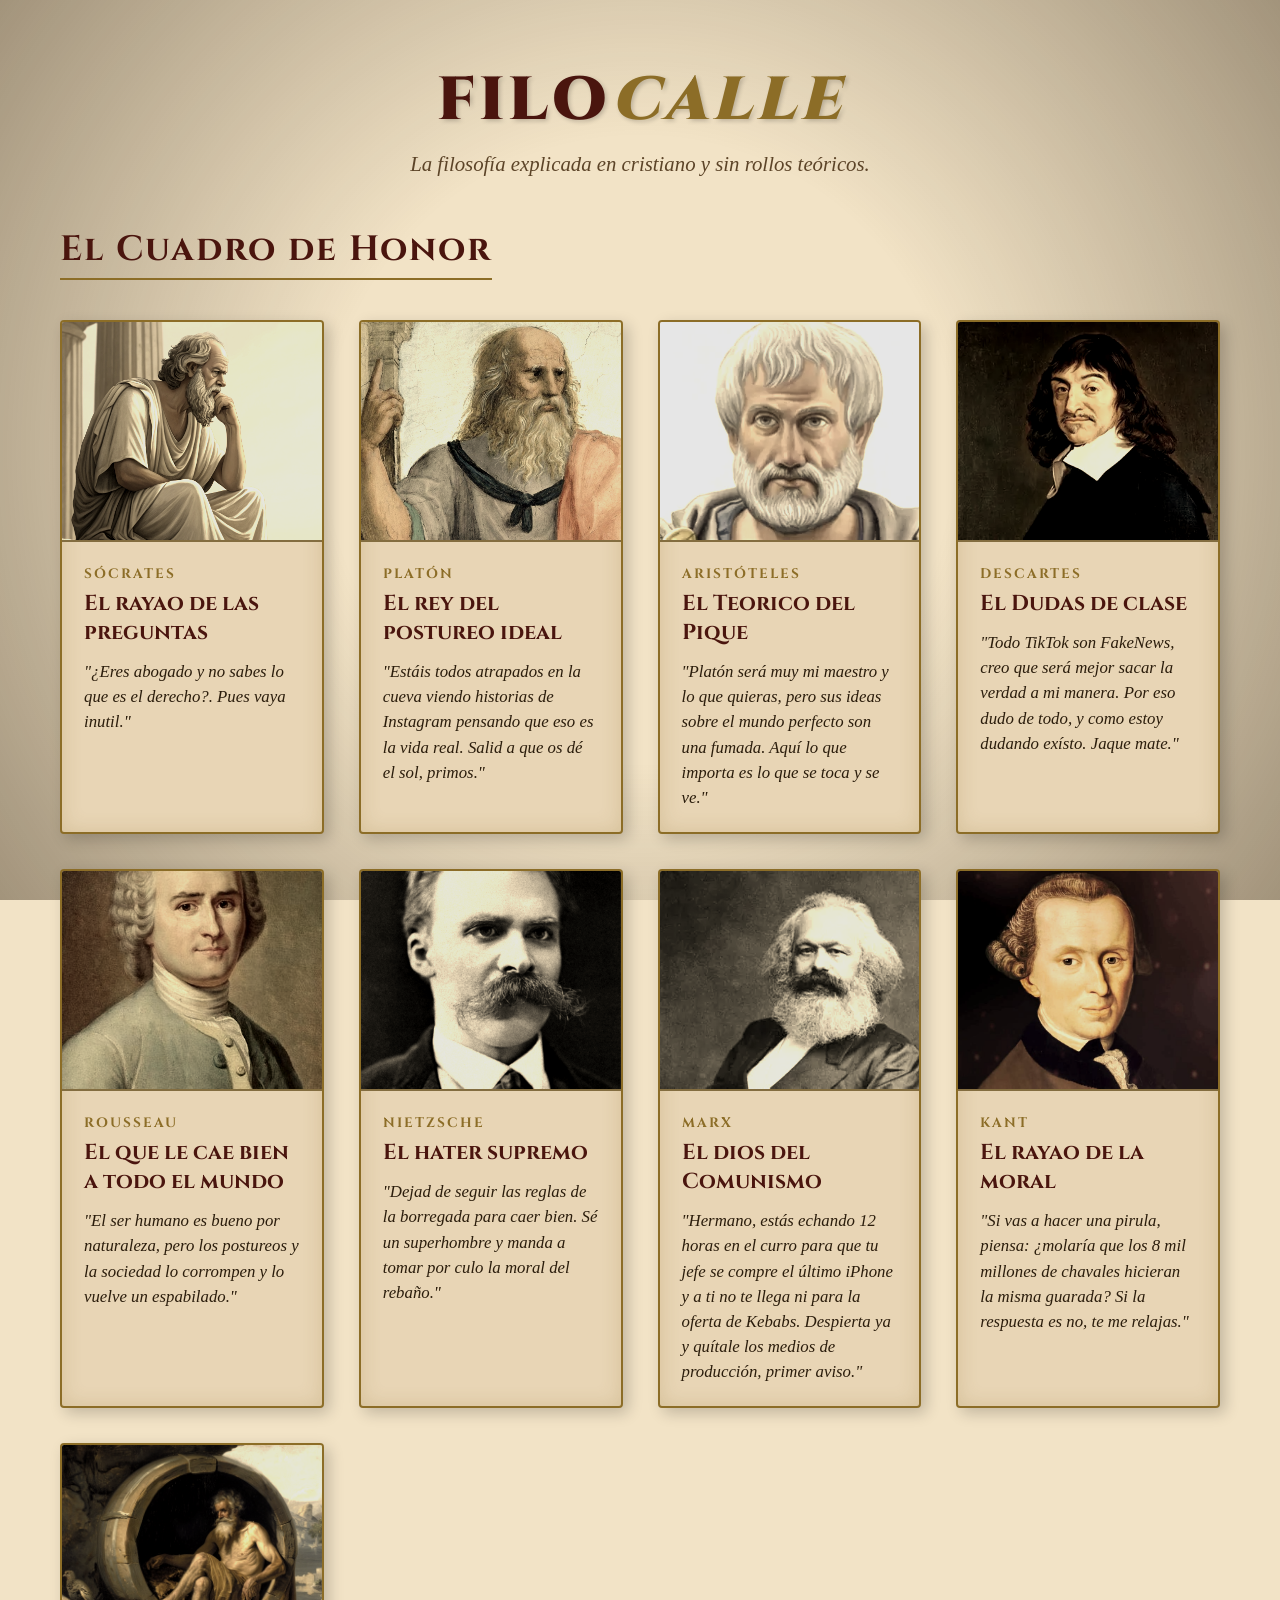
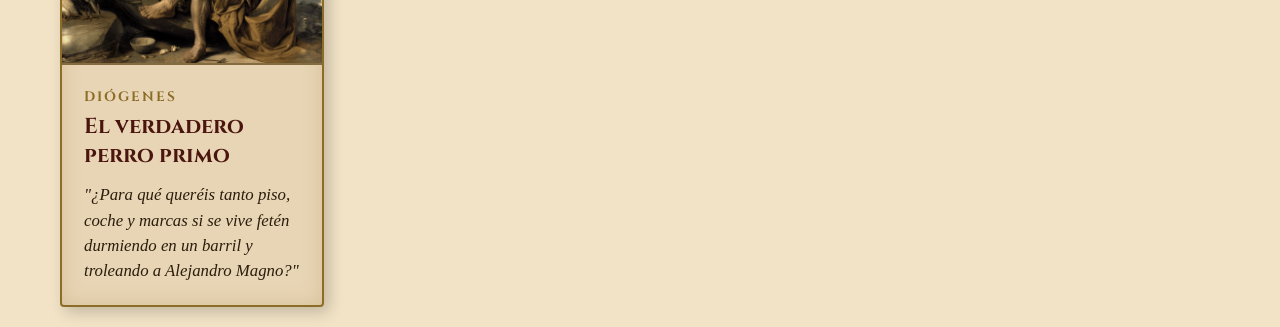
==== index.html @ ccd6cfc1 "Add files via upload" ====
<!DOCTYPE html>
<html lang="es">
<head>
    <meta charset="UTF-8">
    <meta name="viewport" content="width=device-width, initial-scale=1.0">
    <title>FiloCalle - Filosofía sin rodeos</title>
    <link rel="stylesheet" href="style.css">
    <!-- Fuente moderna desde Google Fonts -->
    <link href="https://fonts.googleapis.com/css2?family=Montserrat:wght@400;700;900&display=swap" rel="stylesheet">
</head>
<body>

    <!-- Overlay oscuro para que el texto resalte sobre el fondo -->
    <div class="background-overlay"></div>

    <header class="hero">
        <h1 class="logo">FILO<span class="highlight">CALLE</span></h1>
        <p class="tagline">La filosofía explicada en cristiano y sin rollos teóricos.</p>
    </header>

    <main class="container">
        <h2 class="section-title">El Cuadro de Honor</h2>

        <section class="grid-filosofos">
            <a href="Socrates.html" class="card-link">
            <!--Socrates-->
            <article class="card">
                <div class="card-image socrates-img"></div>
                <div class="card-content">
                    <span class="filosofo-tag">Sócrates</span>
                    <h3 class="filosofo-nombre">El rayao de las preguntas</h3>
                    <p class="frase-callejera">
                        "¿Eres abogado y no sabes lo que es el derecho?. Pues vaya inutil."
                    </p>
                </div>
            </article>
            </a>

            <!-- Tarjeta 1: Platón -->
             <a href="platon.html" class="card-link">
            <article class="card">
                <div class="card-image platon-img"></div>
                <div class="card-content">
                    <span class="filosofo-tag">Platón</span>
                    <h3 class="filosofo-nombre">El rey del postureo ideal</h3>
                    <p class="frase-callejera">
                        "Estáis todos atrapados en la cueva viendo historias de Instagram pensando que eso es la vida real. Salid a que os dé el sol, primos."
                    </p>
                </div>
            </article>
            </a>
            <!--Aristoteles-->
            <a href="aristoteles.html" class="card-link">
            <article class="card">
                <div class="card-image aristoteles-img"></div>
                <div class="card-content">
                    <span class="filosofo-tag">Aristóteles</span>
                    <h3 class="filosofo-nombre">El Teorico del Pique</h3>
                    <p class="frase-callejera">
                        "Platón será muy mi maestro y lo que quieras, pero sus ideas sobre el mundo perfecto son una fumada. Aquí lo que importa es lo que se toca y se ve."
                    </p>
                </div>
            </article>
            </a>
            <!--Descartes-->
            <a href="descartes.html" class="card-link">
            <article class="card">
                <div class="card-image descartes-img"></div>
                <div class="card-content">
                    <span class="filosofo-tag">Descartes</span>
                    <h3 class="filosofo-nombre">El Dudas de clase</h3>
                    <p class="frase-callejera">
                        "Todo TikTok son FakeNews, creo que será mejor sacar la verdad a mi manera. Por eso dudo de todo, y como estoy dudando exísto. Jaque mate."
                    </p>
                </div>
            </article>
            </a>
            <!--Rousseau-->
            <a href="rousseau.html" class="card-link">
            <article class="card">
                <div class="card-image rousseau-img"></div>
                <div class="card-content">
                    <span class="filosofo-tag">Rousseau</span>
                    <h3 class="filosofo-nombre">El que le cae bien a todo el mundo</h3>
                    <p class="frase-callejera">
                        "El ser humano es bueno por naturaleza, pero los postureos y la sociedad lo corrompen y lo vuelve un espabilado."
                    </p>
                </div>
            </article>
            </a>
            <!-- Tarjeta 2: Nietzsche -->
            <a href="nietzsche.html" class="card-link">
            <article class="card">
                <div class="card-image nietzsche-img"></div>
                <div class="card-content">
                    <span class="filosofo-tag">Nietzsche</span>
                    <h3 class="filosofo-nombre">El hater supremo</h3>
                    <p class="frase-callejera">
                        "Dejad de seguir las reglas de la borregada para caer bien. Sé un superhombre y manda a tomar por culo la moral del rebaño."
                    </p>
                </div>
            </article>
            </a>
            <!--MArx-->
            <a href="marx.html" class="card-link">
            <article class="card">
                <div class="card-image marx-img"></div>
                <div class="card-content">
                    <span class="filosofo-tag">Marx</span>
                    <h3 class="filosofo-nombre">El dios del Comunismo</h3>
                    <p class="frase-callejera">
                        "Hermano, estás echando 12 horas en el curro para que tu jefe se compre el último iPhone y a ti no te llega ni para la oferta de Kebabs. Despierta ya y quítale los medios de producción, primer aviso."
                    </p>
                </div>
            </article>
            </a>
            <!-- Tarjeta 3: Kant -->
             <a href="kant.html" class="card-link">
            <article class="card">
                <div class="card-image kant-img"></div>
                <div class="card-content">
                    <span class="filosofo-tag">Kant</span>
                    <h3 class="filosofo-nombre">El rayao de la moral</h3>
                    <p class="frase-callejera">
                        "Si vas a hacer una pirula, piensa: ¿molaría que los 8 mil millones de chavales hicieran la misma guarada? Si la respuesta es no, te me relajas."
                    </p>
                </div>
            </article>
            </a>
            <!-- Tarjeta 4: Diógenes -->
            <a href="diogenes.html" class="card-link">
            <article class="card">
                <div class="card-image diogenes-img"></div>
                <div class="card-content">
                    <span class="filosofo-tag">Diógenes</span>
                    <h3 class="filosofo-nombre">El verdadero perro primo</h3>
                    <p class="frase-callejera">
                        "¿Para qué queréis tanto piso, coche y marcas si se vive fetén durmiendo en un barril y troleando a Alejandro Magno?"
                    </p>
                </div>
            </article>
            </a>

        </section>
    </main>

</body>
</html>
---- style.css ----
/* Importamos fuentes estilo antiguo/clásico desde Google Fonts */
@import url('https://fonts.googleapis.com/css2?family=Cinzel:wght@500;700;900&family=IM+Fell+English:ital@0;1&display=swap');

/* Reset básico */
* {
    margin: 0;
    padding: 0;
    box-sizing: border-box;
}

body {
    font-family: 'IM Fell English', serif; /* Fuente con estilo impreso antiguo */
    color: #2b1d0c; /* Tinta café/marrón oscura */
    /* Fondo estilo pergamino/mármol antiguo */
    background: #f2e3c6 url('https://www.transparenttextures.com/patterns/aged-paper.png');
    min-height: 100vh;
    position: relative;
}

/* Capa de textura sepia y viñeta vintage en los bordes */
.background-overlay {
    position: fixed;
    top: 0;
    left: 0;
    width: 100%;
    height: 100%;
    background: radial-gradient(circle, transparent 40%, rgba(43, 29, 12, 0.4) 100%);
    pointer-events: none;
    z-index: 1;
}

/* Header / Hero */
.hero {
    text-align: center;
    padding: 60px 20px 30px;
    position: relative;
    z-index: 2;
}

.logo {
    font-family: 'Cinzel', serif; /* Fuente estilo grabado romano/griego */
    font-size: 3.8rem;
    font-weight: 900;
    letter-spacing: 4px;
    text-transform: uppercase;
    color: #4a150e; /* Rojo burdeos clásico */
    text-shadow: 2px 2px 4px rgba(0, 0, 0, 0.2);
}

.highlight {
    color: #8c6d27; /* Dorado viejo */
    font-style: italic;
}

.tagline {
    font-size: 1.3rem;
    color: #5c4428;
    margin-top: 10px;
    font-style: italic;
}

/* Layout Principal */
.container {
    max-width: 1200px;
    margin: 0 auto;
    padding: 20px;
    position: relative;
    z-index: 2;
}

.section-title {
    font-family: 'Cinzel', serif;
    font-size: 2.2rem;
    margin-bottom: 40px;
    text-align: center;
    color: #4a150e;
    border-bottom: 2px solid #8c6d27;
    display: inline-block;
    padding-bottom: 5px;
    letter-spacing: 2px;
}

/* Grid de Tarjetas */
.grid-filosofos {
    display: grid;
    grid-template-columns: repeat(auto-fit, minmax(260px, 1fr));
    gap: 35px;
}

/* Tarjeta estilo Pergamino / Papiro Antiguo */
.card {
    background: #e8d5b5;
    border: 2px solid #8c6d27;
    border-radius: 4px; /* Esquinas casi rectas, estilo libro antiguo */
    overflow: hidden;
    box-shadow: 5px 5px 15px rgba(0, 0, 0, 0.2), inset 0 0 20px rgba(140, 109, 39, 0.2);
    transition: transform 0.3s ease, box-shadow 0.3s ease;
    position: relative;
    height: 100%;
    box-sizing: border-box;
}

.card:hover {
    transform: translateY(-6px);
    box-shadow: 8px 12px 20px rgba(0, 0, 0, 0.3), inset 0 0 25px rgba(140, 109, 39, 0.3);
}

/* Imágenes con tono Sepia/Grabado */
.card-image {
    height: 220px;
    background-size: cover;
    background-position: center;
    filter: sepia(0.6) contrast(1.1) brightness(0.9); /* Efecto foto/escultura antigua */
    border-bottom: 2px solid #8c6d27;
}
.socrates-img {
    background-image: url('socrates.webp');
}
.platon-img {
    background-image: url('Platon.jpg');
}
.aristoteles-img {
    background-image: url('aristoteles.webp');
}
.descartes-img {
    background-image: url('descartes.webp');
}
.rousseau-img {
    background-image: url('rousseau.jpg');
}

.nietzsche-img {
    background-image: url('friedrich-nietzsche.jpeg');
}
.marx-img {
    background-image: url('marx.webp');
}

.kant-img {
    background-image: url('kant.jpg');
}

.diogenes-img {
    background-image: url('diogenes.jpg');
}

/* Contenido de la tarjeta */
.card-content {
    padding: 22px;
}

.filosofo-tag {
    font-family: 'Cinzel', serif;
    font-size: 0.85rem;
    text-transform: uppercase;
    font-weight: 700;
    color: #8c6d27;
    letter-spacing: 2px;
}

.filosofo-nombre {
    font-family: 'Cinzel', serif;
    font-size: 1.35rem;
    color: #4a150e;
    margin: 6px 0 12px;
}

.frase-callejera {
    font-size: 1.05rem;
    line-height: 1.5;
    color: #2b1d0c;
    font-style: italic;
}
/* Corrección para que la etiqueta <a> respete el tamaño exacto del Grid */
.card-link {
    text-decoration: none;
    color: inherit;
    display: flex;         /* o block, pero flex permite estirar la tarjeta */
    flex-direction: column;
    width: 100%;
    height: 100%;          /* Asegura que llene todo el alto disponible */
}

.card-link:visited,
.card-link:active,
.card-link:hover {
    color: inherit;
    text-decoration: none;
}
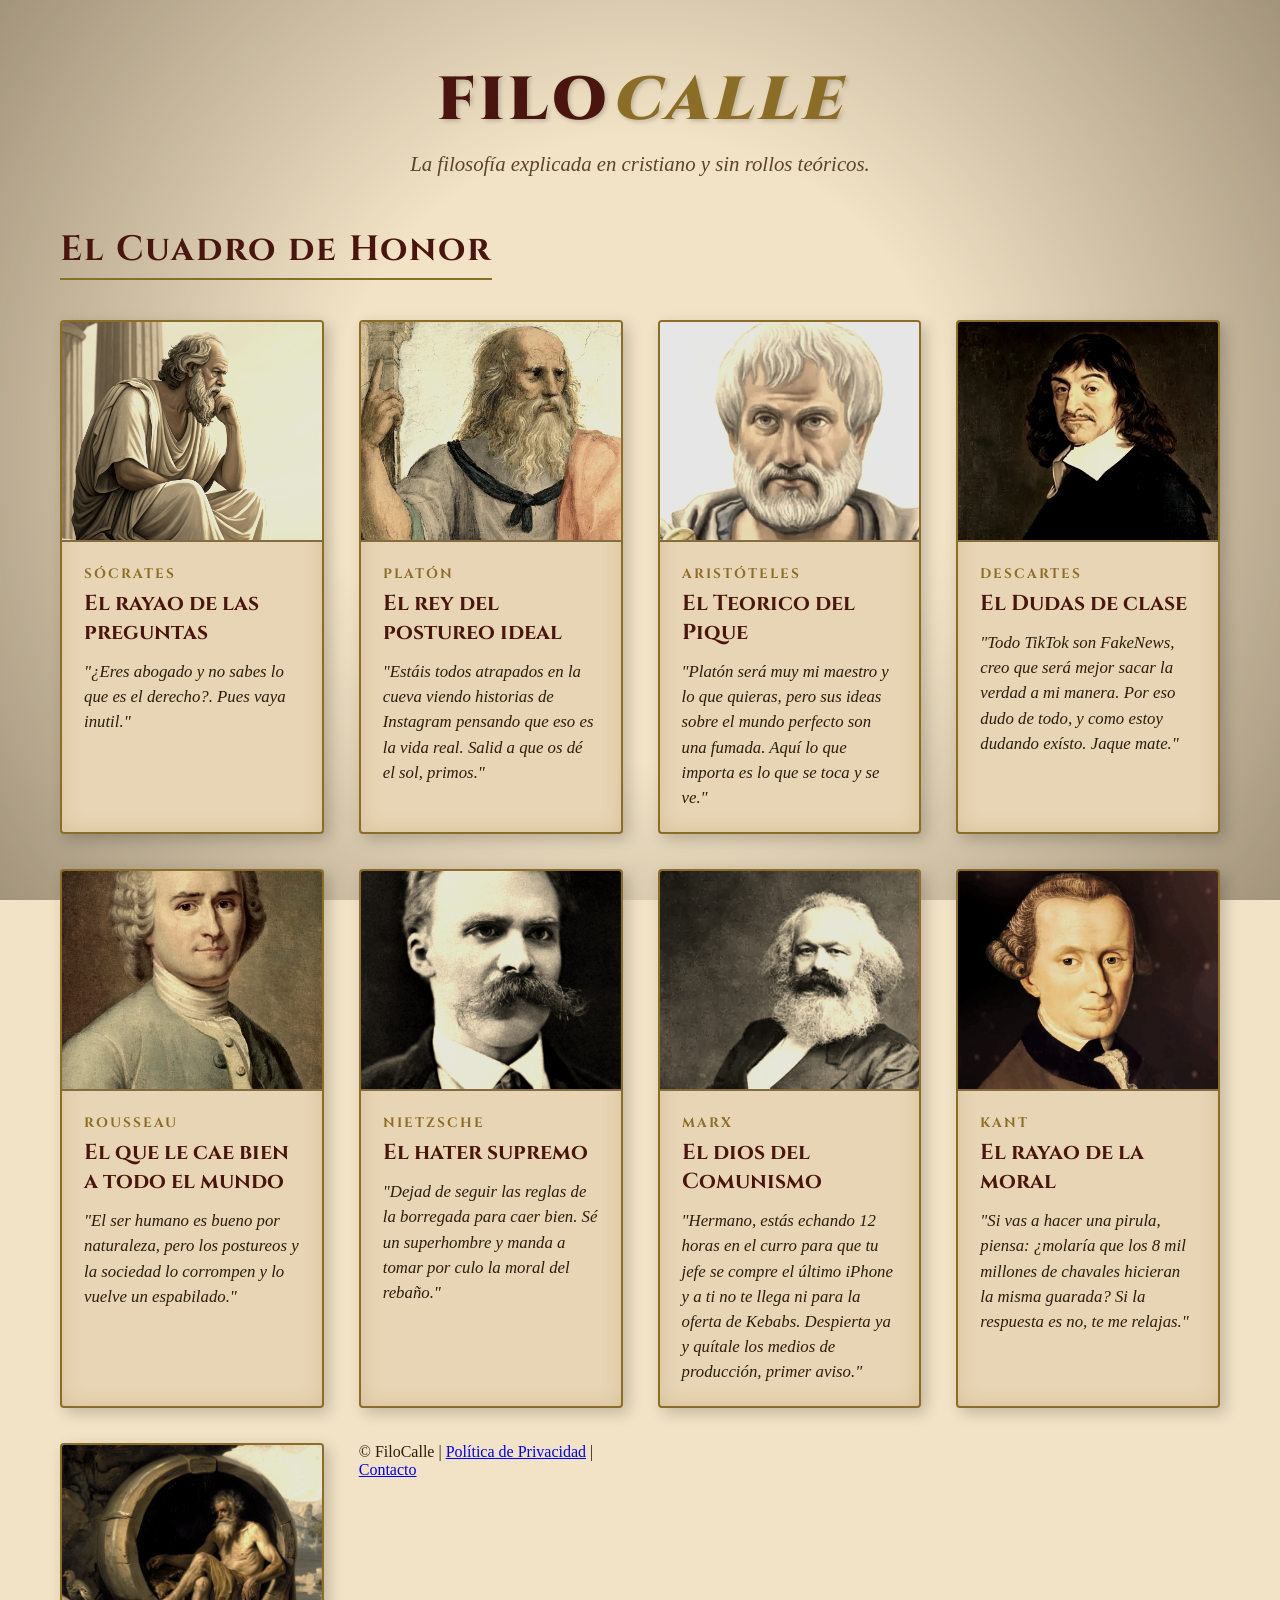
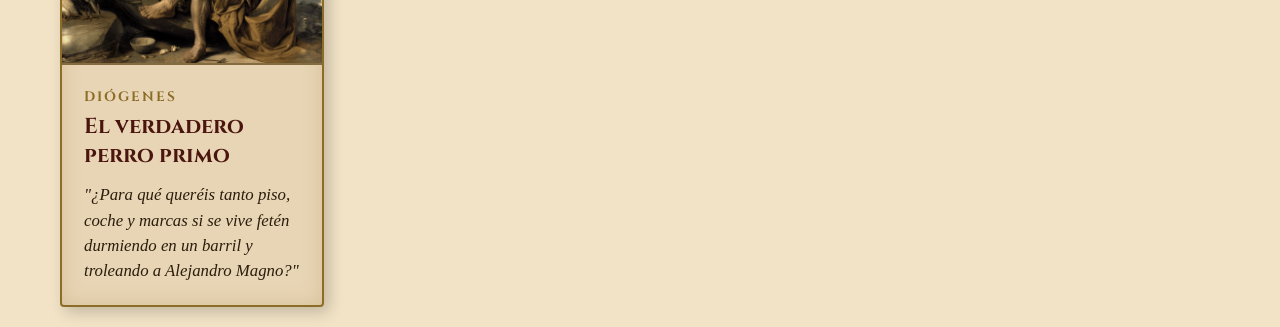
==== commit 45fc7e0b: "Add files via upload" ====
--- a/index.html
+++ b/index.html
@@ -140,6 +140,9 @@
                 </div>
             </article>
             </a>
+            <footer>
+    <p>&copy; FiloCalle | <a href="privacidad.html">Política de Privacidad</a> | <a href="contacto.html">Contacto</a></p>
+</footer>
 
         </section>
     </main>
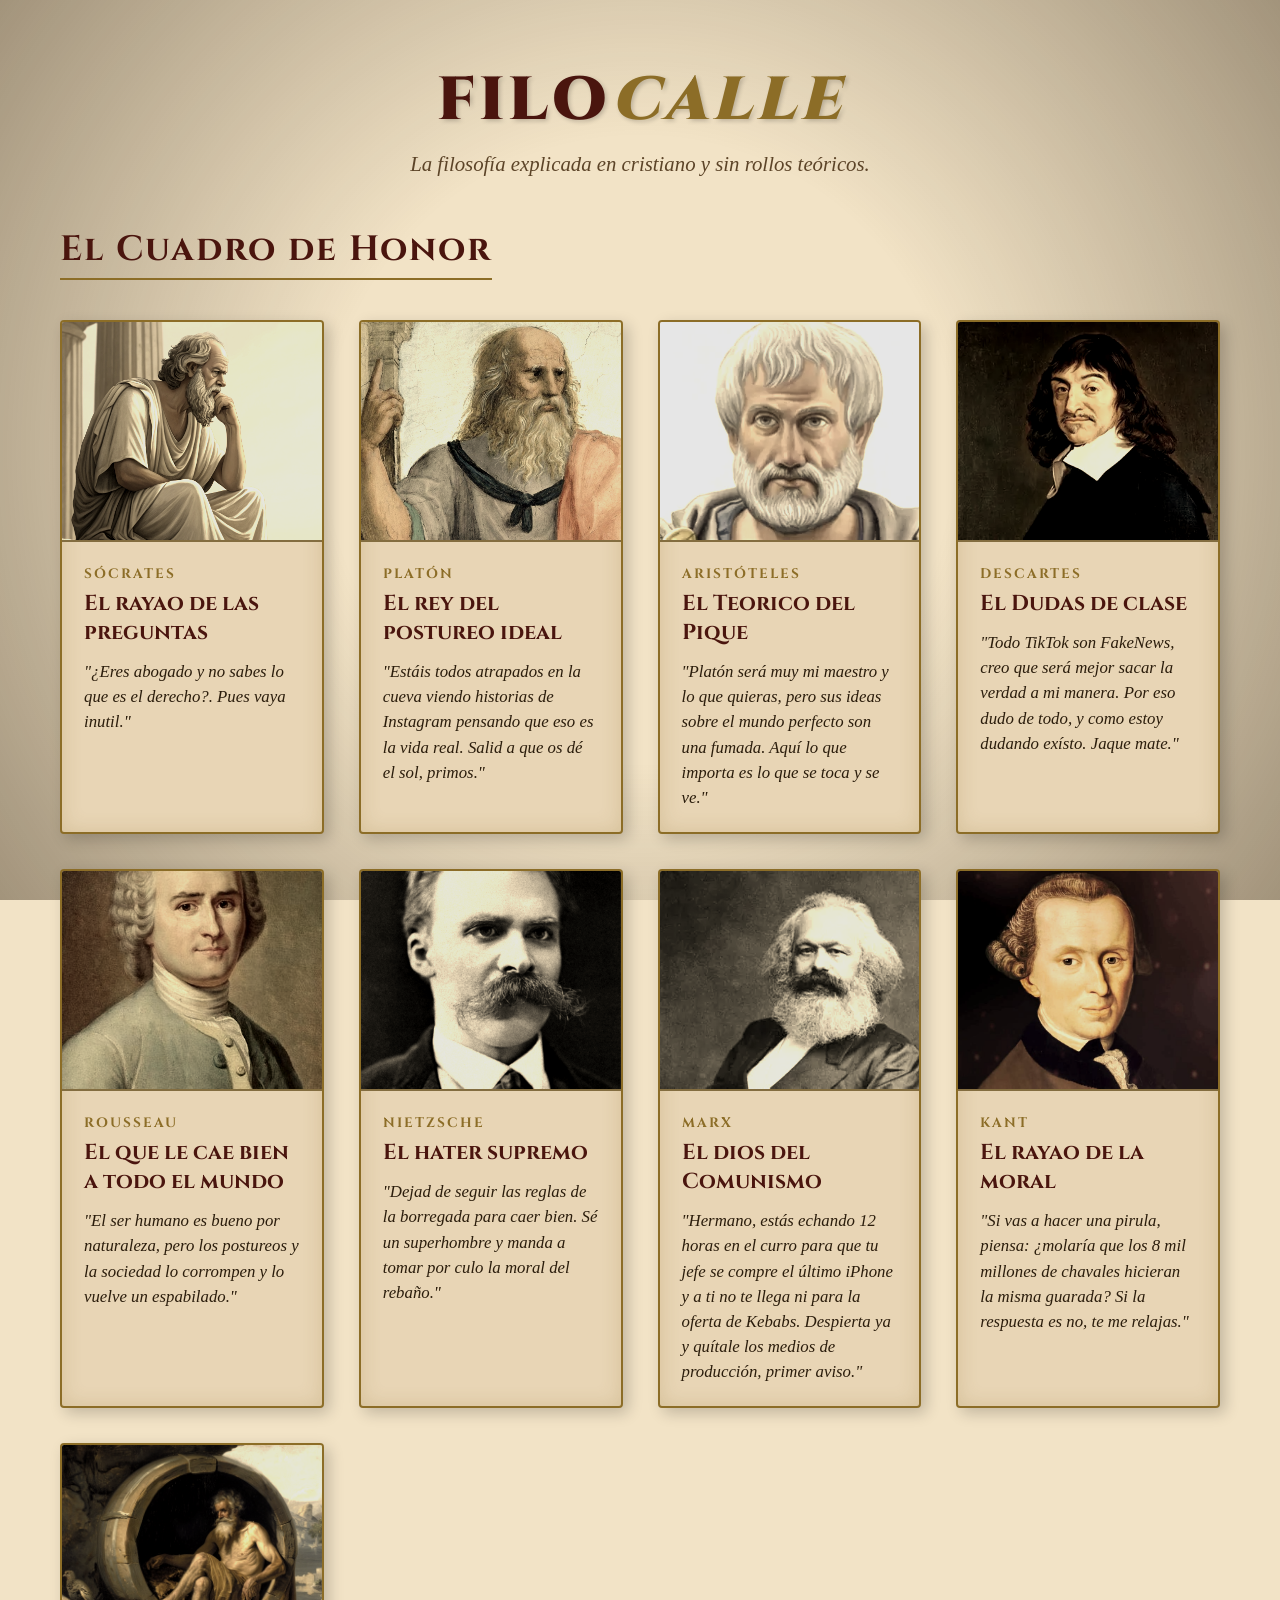
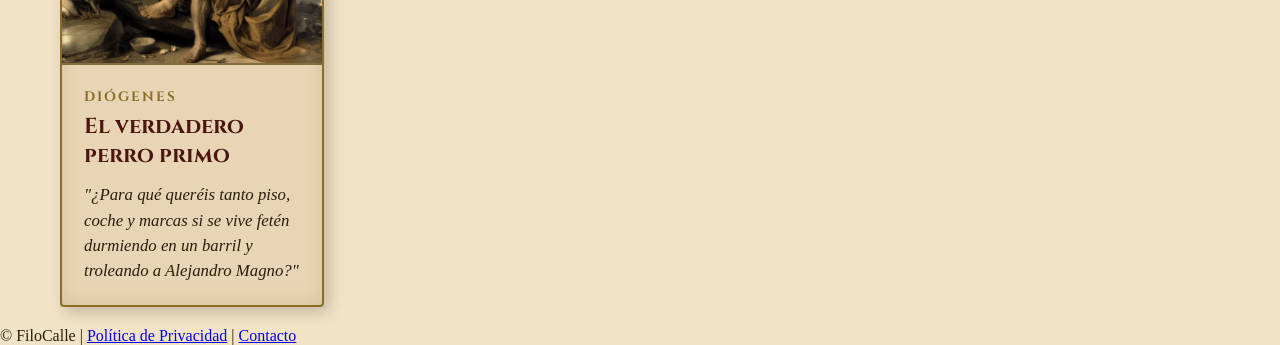
==== commit d9807d3b: "Add files via upload" ====
--- a/index.html
+++ b/index.html
@@ -7,6 +7,8 @@
     <link rel="stylesheet" href="style.css">
     <!-- Fuente moderna desde Google Fonts -->
     <link href="https://fonts.googleapis.com/css2?family=Montserrat:wght@400;700;900&display=swap" rel="stylesheet">
+    <script async src="https://pagead2.googlesyndication.com/pagead/js/adsbygoogle.js?client=ca-pub-4954898366419208"
+     crossorigin="anonymous"></script>
 </head>
 <body>
 
@@ -140,12 +142,13 @@
                 </div>
             </article>
             </a>
-            <footer>
+          
+
+        </section>
+    </main>
+      <footer>
     <p>&copy; FiloCalle | <a href="privacidad.html">Política de Privacidad</a> | <a href="contacto.html">Contacto</a></p>
 </footer>
 
-        </section>
-    </main>
-
 </body>
 </html>
